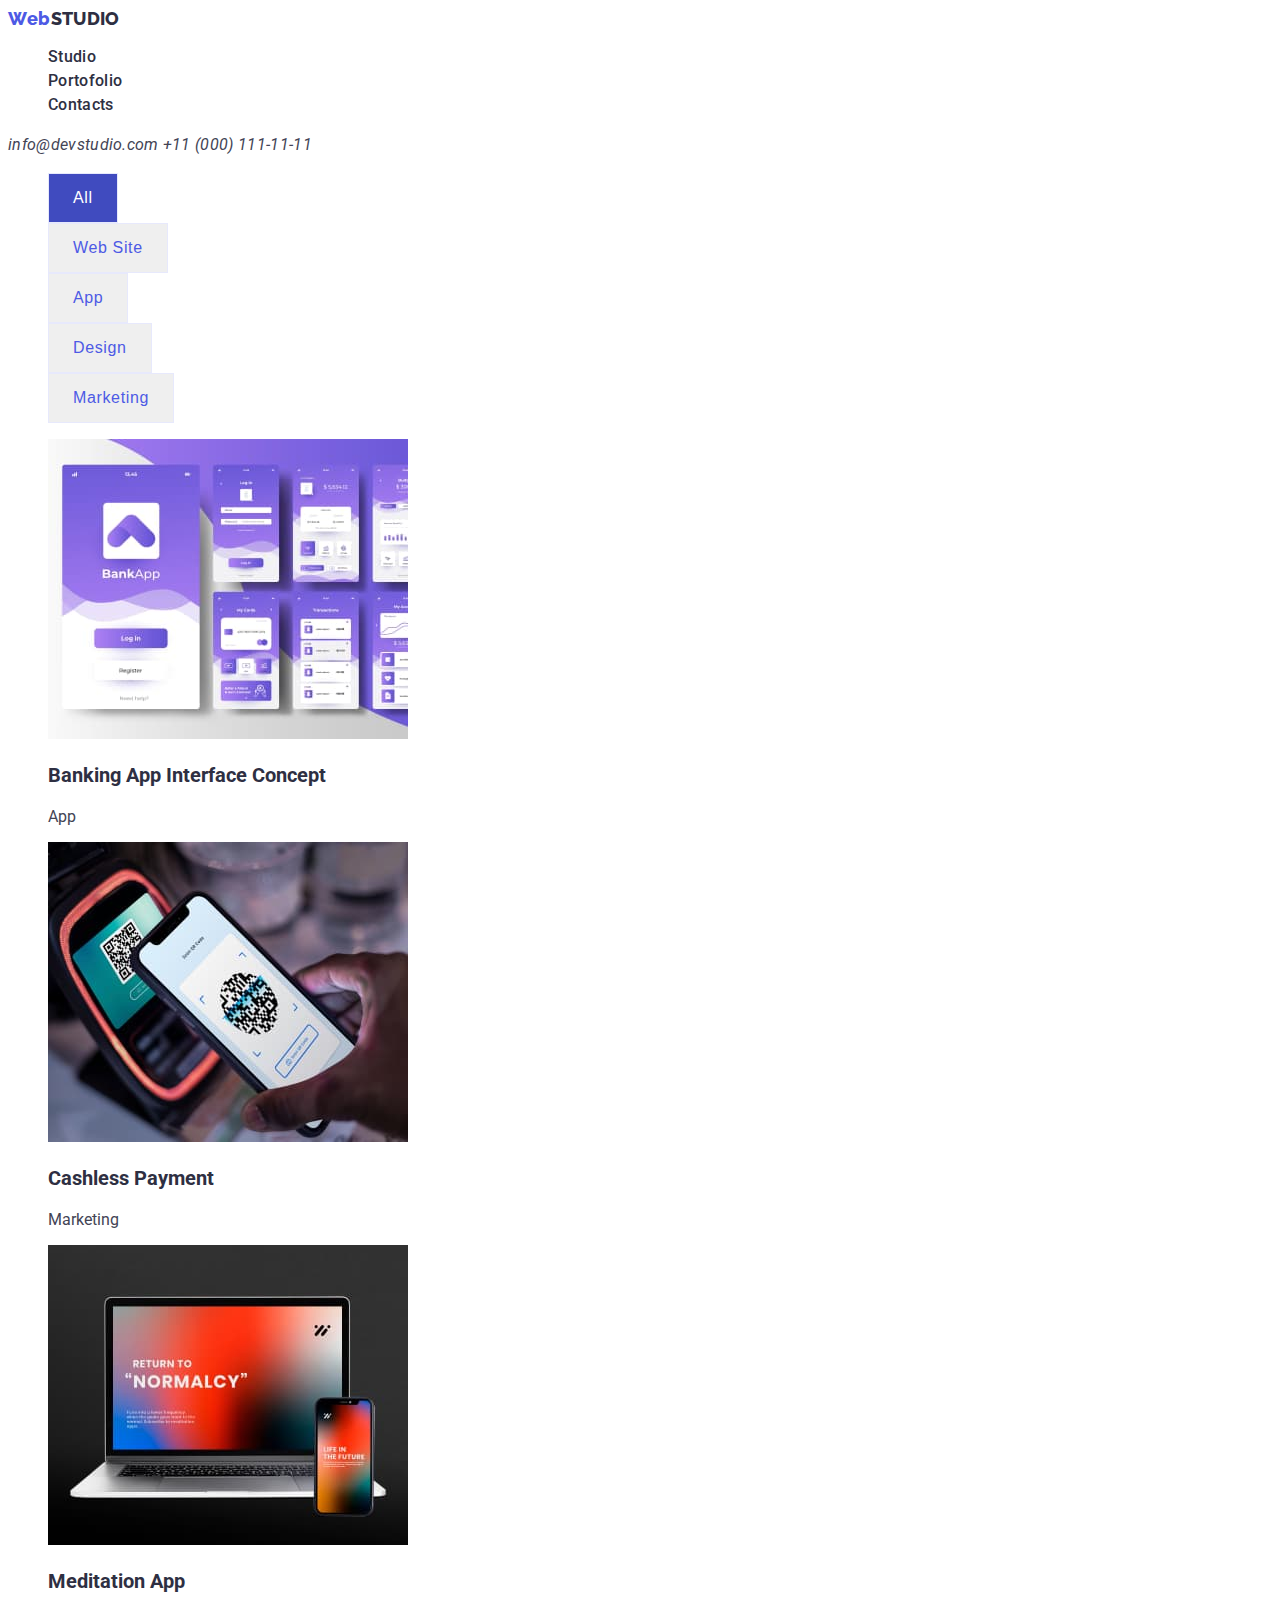
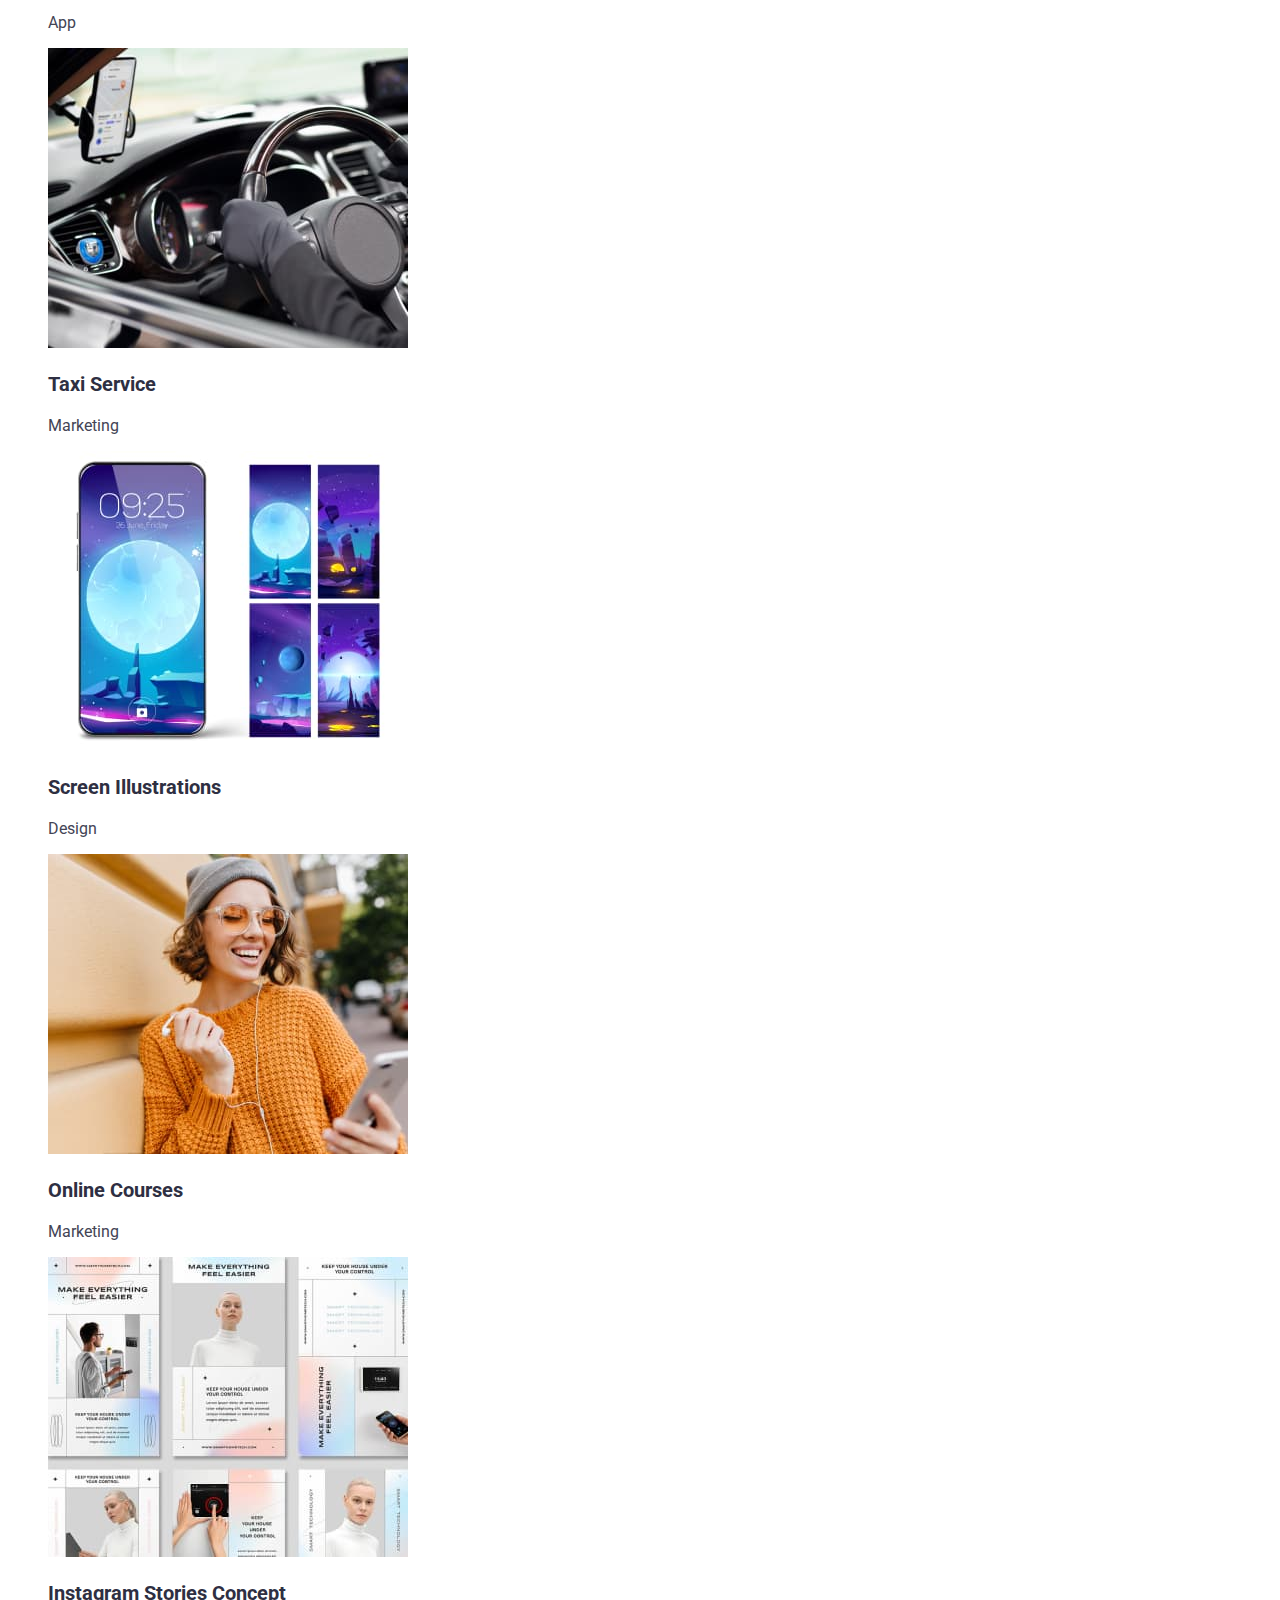
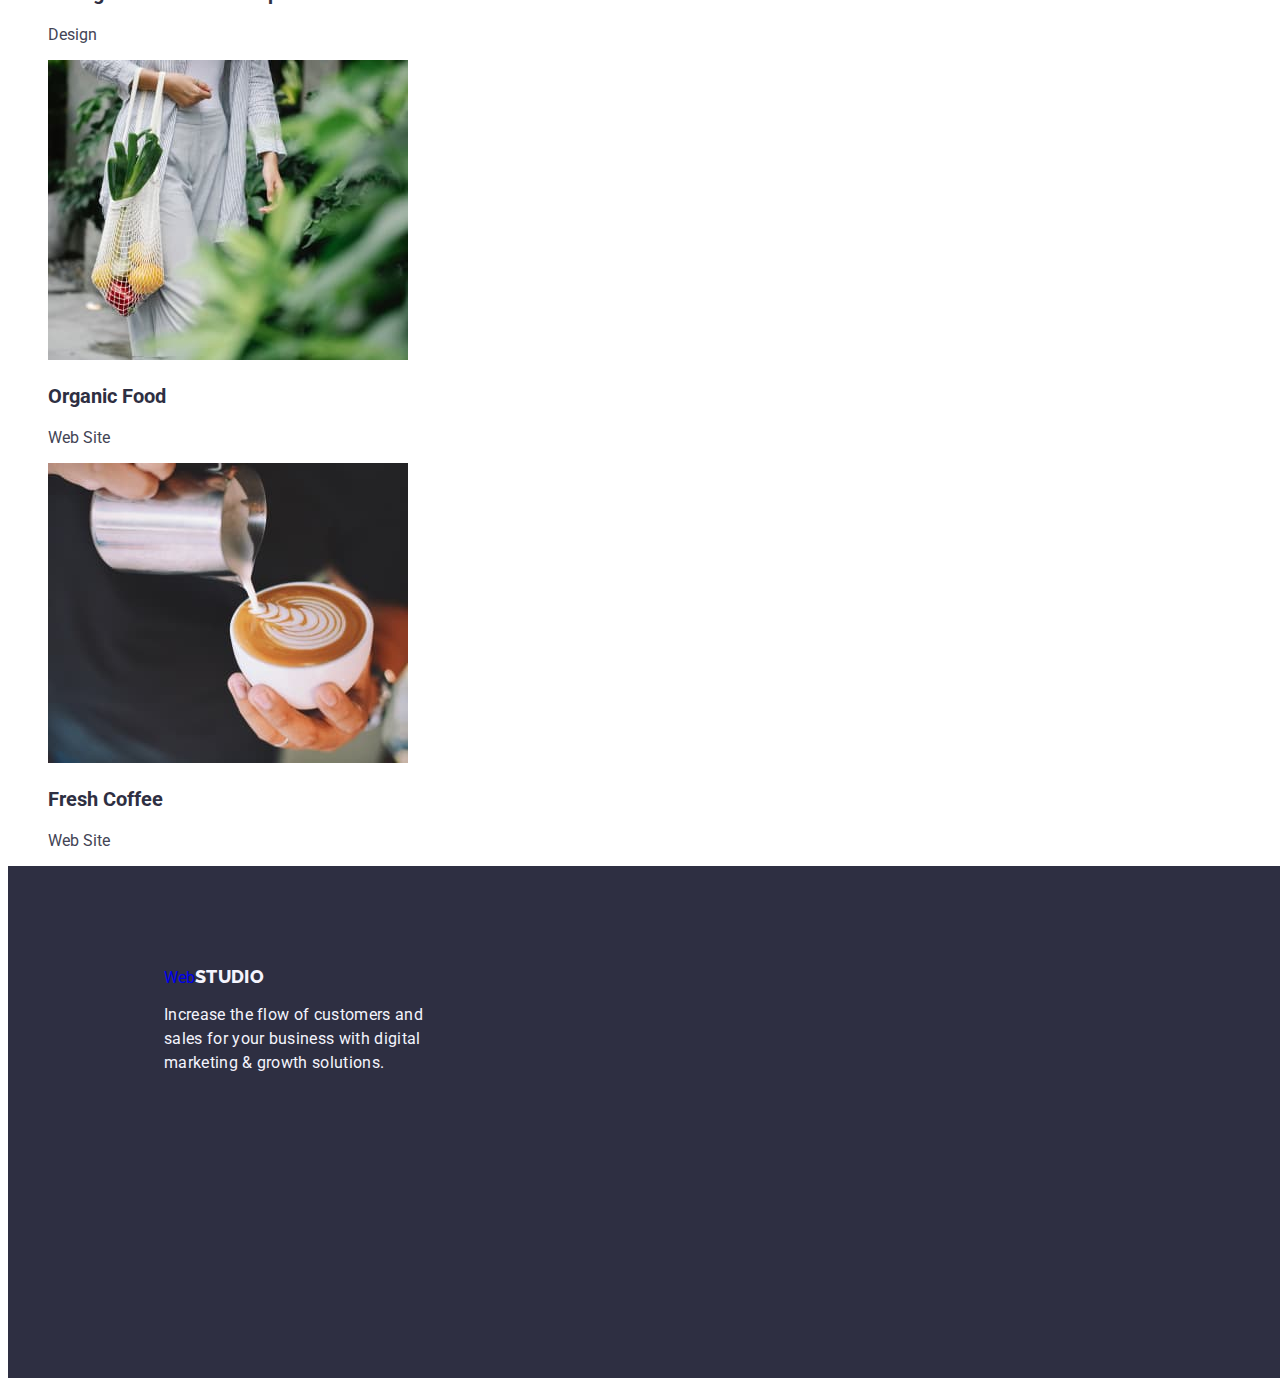
==== portofolio.html @ a9e0dee8 "Add files via upload" ====
<!DOCTYPE html>
<html lang="en">
  <head>
    <meta charset="UTF-8" />
    <meta name="viewport" content="width=device-width, initial-scale=1.0" />
    <title>Portofolio</title>
    <link rel="preconnect" href="https://fonts.googleapis.com" />
    <link rel="preconnect" href="https://fonts.gstatic.com" crossorigin />
    <link
      href="https://fonts.googleapis.com/css2?family=Raleway:wght@700&family=Roboto:ital,wght@0,100;0,300;0,400;0,500;0,700;0,900;1,100;1,300;1,400;1,500;1,700;1,900&display=swap"
      rel="stylesheet"
    />
    <link rel="stylesheet" href="./css/portofolio.css" />
  </head>
  <body>
    <header>
      <a href="index.html" class="logo">Web</a>
      <nav class="main-nav">
        <ul>
          <li>
            <a href="index.html">Studio</a>
          </li>
          <li>
            <a href="Portofolio.html">Portofolio</a>
          </li>
          <li>
            <a href="Contacts.html">Contacts</a>
          </li>
        </ul>
      </nav>
      <div>
        <address>
          <a href="mailto:info@devstudio.com">info@devstudio.com</a>
          <a href="tel:+11(000)1111111">+11 (000) 111-11-11</a>
        </address>
      </div>
    </header>
    <main>
      <!-- Filter Portofolio Section-->
      <section>
        <ul class="filter-button">
          <li><button type="button" class="first-button">All</button></li>
          <li><button type="button">Web Site</button></li>
          <li><button type="button">App</button></li>
          <li><button type="button">Design</button></li>
          <li><button type="button">Marketing</button></li>
        </ul>
      </section>
      <section>
        <ul>
          <li>
            <img
              src="./images/BankApp1.jpg"
              alt="Banking_App_Interface_Concept"
              width="360"
              height="300"
            />
            <h3>Banking App Interface Concept</h3>
            <p>App</p>
          </li>
          <li>
            <img
              src="./images/Cashless2.jpg"
              alt="Cashless_Payment"
              width="360"
              height="300"
            />
            <h3>Cashless Payment</h3>
            <p>Marketing</p>
          </li>
          <li>
            <img
              src="./images/meditationapp3.jpg"
              alt="Meditation_App"
              width="360"
              height="300"
            />
            <h3>Meditation App</h3>
            <p>App</p>
          </li>
          <li>
            <img
              src="./images/taxiservice4.jpg"
              alt="Taxi_Service"
              width="360"
              height="300"
            />
            <h3>Taxi Service</h3>
            <p>Marketing</p>
          </li>
          <li>
            <img
              src="./images/screenill5.jpg"
              alt="Screen_Illustrations"
              width="360"
              height="300"
            />
            <h3>Screen Illustrations</h3>
            <p>Design</p>
          </li>
          <li>
            <img
              src="./images/onlinecourses6.jpg"
              alt="Online_Courses"
              width="360"
              height="300"
            />
            <h3>Online Courses</h3>
            <p>Marketing</p>
          </li>
          <li>
            <img
              src="./images/instagram7.jpg"
              alt="Instagram_Stories_Concept"
              width="360"
              height="300"
            />
            <h3>Instagram Stories Concept</h3>
            <p>Design</p>
          </li>
          <li>
            <img
              src="./images/organicfood8.jpg"
              alt="Organic_Food"
              width="360"
              height="300"
            />
            <h3>Organic Food</h3>
            <p>Web Site</p>
          </li>
          <li>
            <img
              src="./images/freshcoffee9.jpg"
              alt="Fresh_Coffee"
              width="360"
              height="300"
            />
            <h3>Fresh Coffee</h3>
            <p>Web Site</p>
          </li>
        </ul>
      </section>
    </main>
    <footer class="footer-section">
      <a href="index.html" class="logo-bottom">Web</a>
      <p>
        Increase the flow of customers and<br />sales for your business with
        digital<br />
        marketing & growth solutions.
      </p>
    </footer>
  </body>
</html>
---- css/portofolio.css ----
:root {
    --brand-color: #2E2F42;
}
body {
    font-family: "Roboto", sans-serif;
}
/*nav section*/
.logo::after {
    content: "STUDIO";
    color: var(--brand-color);
    font-family: 'Raleway';
    font-size: 18px;
    font-weight: 800;
    line-height: 21px;
    letter-spacing: 0.03em;
    text-align: left;
    letter-spacing: 0.02em;
}

.logo {
    color: #4D5AE5;
    font-family: 'Raleway';
    font-size: 18px;
    font-weight: 800;
    line-height: 21px;
    letter-spacing: 0.03em;
    text-align: left;
}
ul {
    list-style-type: none;
}
a {
    text-decoration: none;
}
.main-nav a {
    font-size: 16px;
    font-weight: 500;
    line-height: 24px;
    letter-spacing: 0.02em;
    text-align: left;
    color: var(--brand-color);
    cursor: pointer;
}

a:hover {
    color: #404BBF;
    cursor: pointer;
    text-decoration: underline;
}

address a {
    font-size: 16px;
    font-weight: 400;
    line-height: 24px;
    letter-spacing: 0.02em;
    text-align: left;
    cursor: pointer;
    color: #434455;
}
/*Filter Portofolio Section*/

.first-button {
    background-color: #404BBF;
    color: #FFFFFF
}
ul button{
    font-size: 16px;
    font-weight: 500;
    line-height: 24px;
    letter-spacing: 0.04em;
    text-align: center;
    color: #4D5AE5;
    border: 1px solid #E7E9FC;
    padding-left: 24px;
    padding-right: 24px;
    padding-top: 12px;
    padding-bottom: 12px;
}
button:hover{
    cursor: pointer;
}

/*center section*/
section h3{
    font-size: 20px;
    color: var(--brand-color);
    text-align: left;
}
section p{
    font-size: 16px;
    text-align: left;
    color: #434455;
}

/*Footer section*/
.logo-bottom::after {
    content: "STUDIO";
    color: #F4F4FD;
    font-family: 'Raleway';
    font-size: 18px;
    font-weight: 800;
    line-height: 21px;
    letter-spacing: 0.03em;
    text-align: left;
    letter-spacing: 0.02em;
}

.footer-section {
    background-color: var(--brand-color);
    width: 1440px;
    height: 312px;
    padding-top: 100px;
    padding-bottom: 100px;
    padding-right: 1020px;
    padding-left: 156px;
}

.footer-section p {
    color: #F4F4FD;
    font-family: Roboto;
    font-size: 16px;
    font-weight: 400;
    line-height: 24px;
    letter-spacing: 0.02em;
    text-align: left;
}
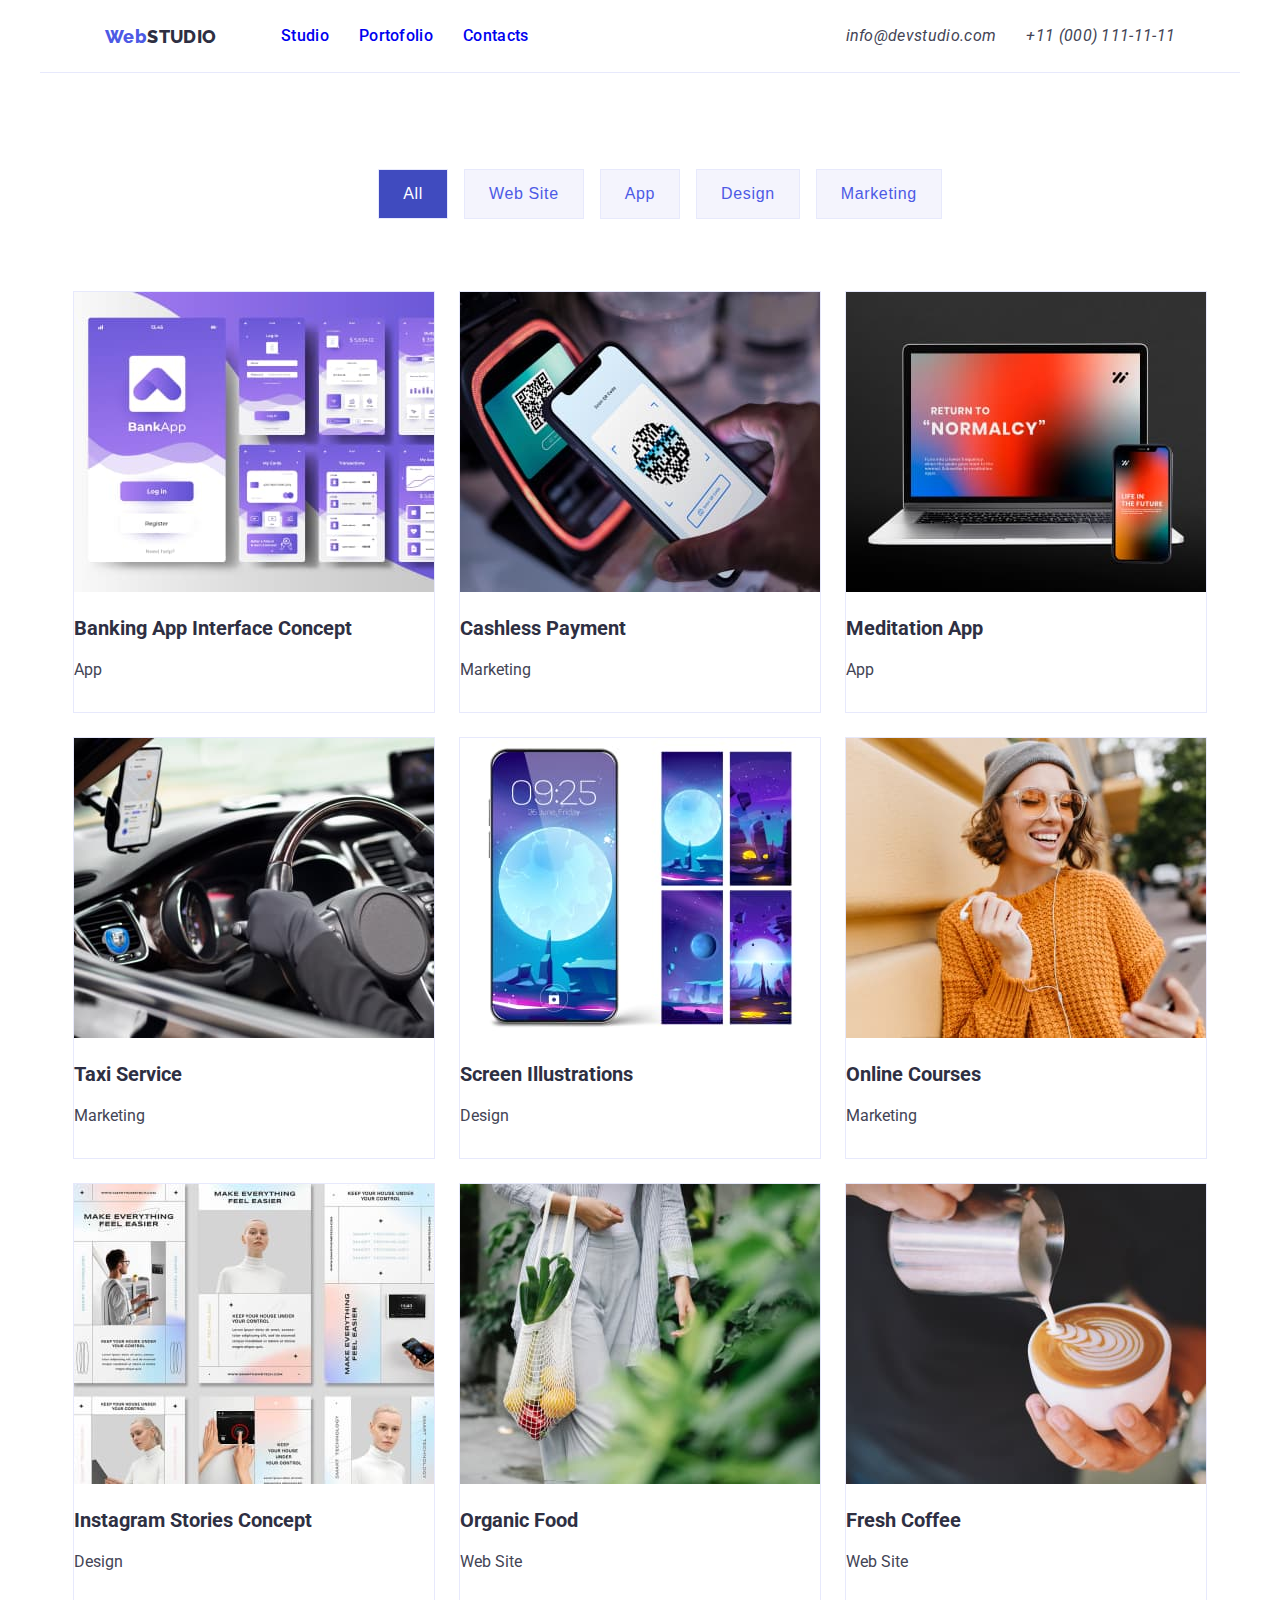
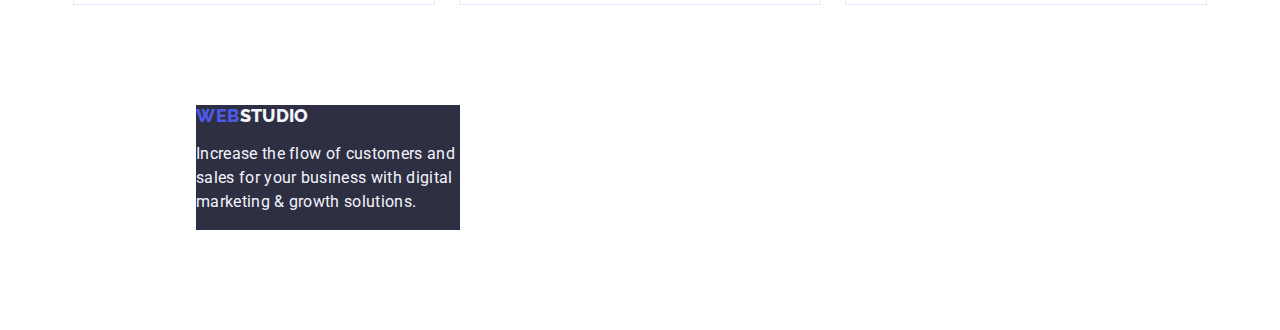
==== commit 51b90ebd: "flexbox studio si portofolio" ====
--- a/portofolio.html
+++ b/portofolio.html
@@ -14,22 +14,14 @@
   </head>
   <body>
     <header>
-      <a href="index.html" class="logo">Web</a>
-      <nav class="main-nav">
-        <ul>
-          <li>
-            <a href="index.html">Studio</a>
-          </li>
-          <li>
-            <a href="Portofolio.html">Portofolio</a>
-          </li>
-          <li>
-            <a href="Contacts.html">Contacts</a>
-          </li>
-        </ul>
-      </nav>
-      <div>
-        <address>
+      <div class="container nav-bar">
+        <a href="index.html" class="logo">Web</a>
+        <nav class="main-nav">
+          <a href="index.html">Studio</a>
+          <a href="portofolio.html">Portofolio</a>
+          <a href="contacts.html">Contacts</a>
+        </nav>
+        <address class="address-nav">
           <a href="mailto:info@devstudio.com">info@devstudio.com</a>
           <a href="tel:+11(000)1111111">+11 (000) 111-11-11</a>
         </address>
@@ -37,18 +29,18 @@
     </header>
     <main>
       <!-- Filter Portofolio Section-->
-      <section>
-        <ul class="filter-button">
+      <section class="container">
+        <ul class="filter-buttons">
           <li><button type="button" class="first-button">All</button></li>
-          <li><button type="button">Web Site</button></li>
-          <li><button type="button">App</button></li>
-          <li><button type="button">Design</button></li>
-          <li><button type="button">Marketing</button></li>
+          <li><button type="button" class="button">Web Site</button></li>
+          <li><button type="button" class="button">App</button></li>
+          <li><button type="button" class="button">Design</button></li>
+          <li><button type="button" class="button">Marketing</button></li>
         </ul>
       </section>
-      <section>
-        <ul>
-          <li>
+      <section class="container">
+        <ul class="cards">
+          <li class="card">
             <img
               src="./images/BankApp1.jpg"
               alt="Banking_App_Interface_Concept"
@@ -58,7 +50,7 @@
             <h3>Banking App Interface Concept</h3>
             <p>App</p>
           </li>
-          <li>
+          <li class="card">
             <img
               src="./images/Cashless2.jpg"
               alt="Cashless_Payment"
@@ -68,7 +60,7 @@
             <h3>Cashless Payment</h3>
             <p>Marketing</p>
           </li>
-          <li>
+          <li class="card">
             <img
               src="./images/meditationapp3.jpg"
               alt="Meditation_App"
@@ -78,7 +70,7 @@
             <h3>Meditation App</h3>
             <p>App</p>
           </li>
-          <li>
+          <li class="card">
             <img
               src="./images/taxiservice4.jpg"
               alt="Taxi_Service"
@@ -88,7 +80,7 @@
             <h3>Taxi Service</h3>
             <p>Marketing</p>
           </li>
-          <li>
+          <li class="card">
             <img
               src="./images/screenill5.jpg"
               alt="Screen_Illustrations"
@@ -98,7 +90,7 @@
             <h3>Screen Illustrations</h3>
             <p>Design</p>
           </li>
-          <li>
+          <li class="card">
             <img
               src="./images/onlinecourses6.jpg"
               alt="Online_Courses"
@@ -108,7 +100,7 @@
             <h3>Online Courses</h3>
             <p>Marketing</p>
           </li>
-          <li>
+          <li class="card">
             <img
               src="./images/instagram7.jpg"
               alt="Instagram_Stories_Concept"
@@ -118,7 +110,7 @@
             <h3>Instagram Stories Concept</h3>
             <p>Design</p>
           </li>
-          <li>
+          <li class="card">
             <img
               src="./images/organicfood8.jpg"
               alt="Organic_Food"
@@ -128,7 +120,7 @@
             <h3>Organic Food</h3>
             <p>Web Site</p>
           </li>
-          <li>
+          <li class="card">
             <img
               src="./images/freshcoffee9.jpg"
               alt="Fresh_Coffee"
@@ -141,13 +133,15 @@
         </ul>
       </section>
     </main>
-    <footer class="footer-section">
-      <a href="index.html" class="logo-bottom">Web</a>
-      <p>
-        Increase the flow of customers and<br />sales for your business with
-        digital<br />
-        marketing & growth solutions.
-      </p>
+
+    <footer class="container">
+      <div class="footer-section">
+        <a href="index.html" class="logo-bottom">Web</a>
+        <p>
+          Increase the flow of customers and sales for your business with
+          digital marketing & growth solutions.
+        </p>
+      </div>
     </footer>
   </body>
 </html>
--- a/css/portofolio.css
+++ b/css/portofolio.css
@@ -3,6 +3,7 @@
 }
 body {
     font-family: "Roboto", sans-serif;
+    margin: 0;
 }
 /*nav section*/
 .logo::after {
@@ -32,14 +33,17 @@
 a {
     text-decoration: none;
 }
-.main-nav a {
+.main-nav {
     font-size: 16px;
     font-weight: 500;
     line-height: 24px;
     letter-spacing: 0.02em;
     text-align: left;
-    color: var(--brand-color);
+    color: #2E2F42;
     cursor: pointer;
+    min-width: 500px;
+    gap: 30px;
+    display: flex;
 }
 
 a:hover {
@@ -48,14 +52,29 @@
     text-decoration: underline;
 }
 
+.nav-bar {
+    display: flex;
+    justify-content: space-evenly;
+    margin-block-start: 0;
+    min-height: 72px;
+    align-items: center;
+    border-bottom: 1px solid #e7e9fc;
+        width: 1440px;
+        height: 72px;
+}
+
 address a {
     font-size: 16px;
     font-weight: 400;
     line-height: 24px;
     letter-spacing: 0.02em;
-    text-align: left;
     cursor: pointer;
     color: #434455;
+}
+
+.address-nav {
+    display: flex;
+    gap: 30px;
 }
 /*Filter Portofolio Section*/
 
@@ -79,20 +98,57 @@
 button:hover{
     cursor: pointer;
 }
+.button {
+    background: #f4f4fd;
+}
 
-/*center section*/
-section h3{
+.filter-buttons {
+    display: flex;
+    justify-content: center;
+    gap: 1rem;
+    flex-wrap: wrap;
+    margin: 96px 271px 72px;
+}
+
+/*grid cards section*/
+
+.card h3{
     font-size: 20px;
     color: var(--brand-color);
     text-align: left;
 }
-section p{
+.card p{
     font-size: 16px;
     text-align: left;
     color: #434455;
 }
+.cards {
+    display: flex;
+    justify-content: center;
+    flex-wrap: wrap;
+    gap: 24px;
+    padding: 0;
+    /* grid-template-columns: repeat(auto-fit(minmax(200px, 300px)); */
+}
+.card {
+    border: 1px solid #e7e9fc;
+    width: 360px;
+    height: 420px;
+    flex-basis: calc((100%-72px)/3));
+}
 
 /*Footer section*/
+
+.logo-bottom {
+    font-family: "Raleway", sans-serif;
+        font-weight: 800;
+        font-size: 18px;
+        line-height: 1.16667;
+        letter-spacing: 0.03em;
+        text-transform: uppercase;
+        color: #4d5ae5;
+}
+
 .logo-bottom::after {
     content: "STUDIO";
     color: #F4F4FD;
@@ -104,17 +160,6 @@
     text-align: left;
     letter-spacing: 0.02em;
 }
-
-.footer-section {
-    background-color: var(--brand-color);
-    width: 1440px;
-    height: 312px;
-    padding-top: 100px;
-    padding-bottom: 100px;
-    padding-right: 1020px;
-    padding-left: 156px;
-}
-
 .footer-section p {
     color: #F4F4FD;
     font-family: Roboto;
@@ -123,4 +168,18 @@
     line-height: 24px;
     letter-spacing: 0.02em;
     text-align: left;
+}
+
+.footer-section {
+    background-color: var(--brand-color);
+    margin: 100px 156px 100px 156px;
+    display: flex;
+    flex-direction: column;
+    flex-wrap: wrap;
+    width: 264px;
+}
+
+.container {
+    max-width: 1200px;
+    margin: auto;
 }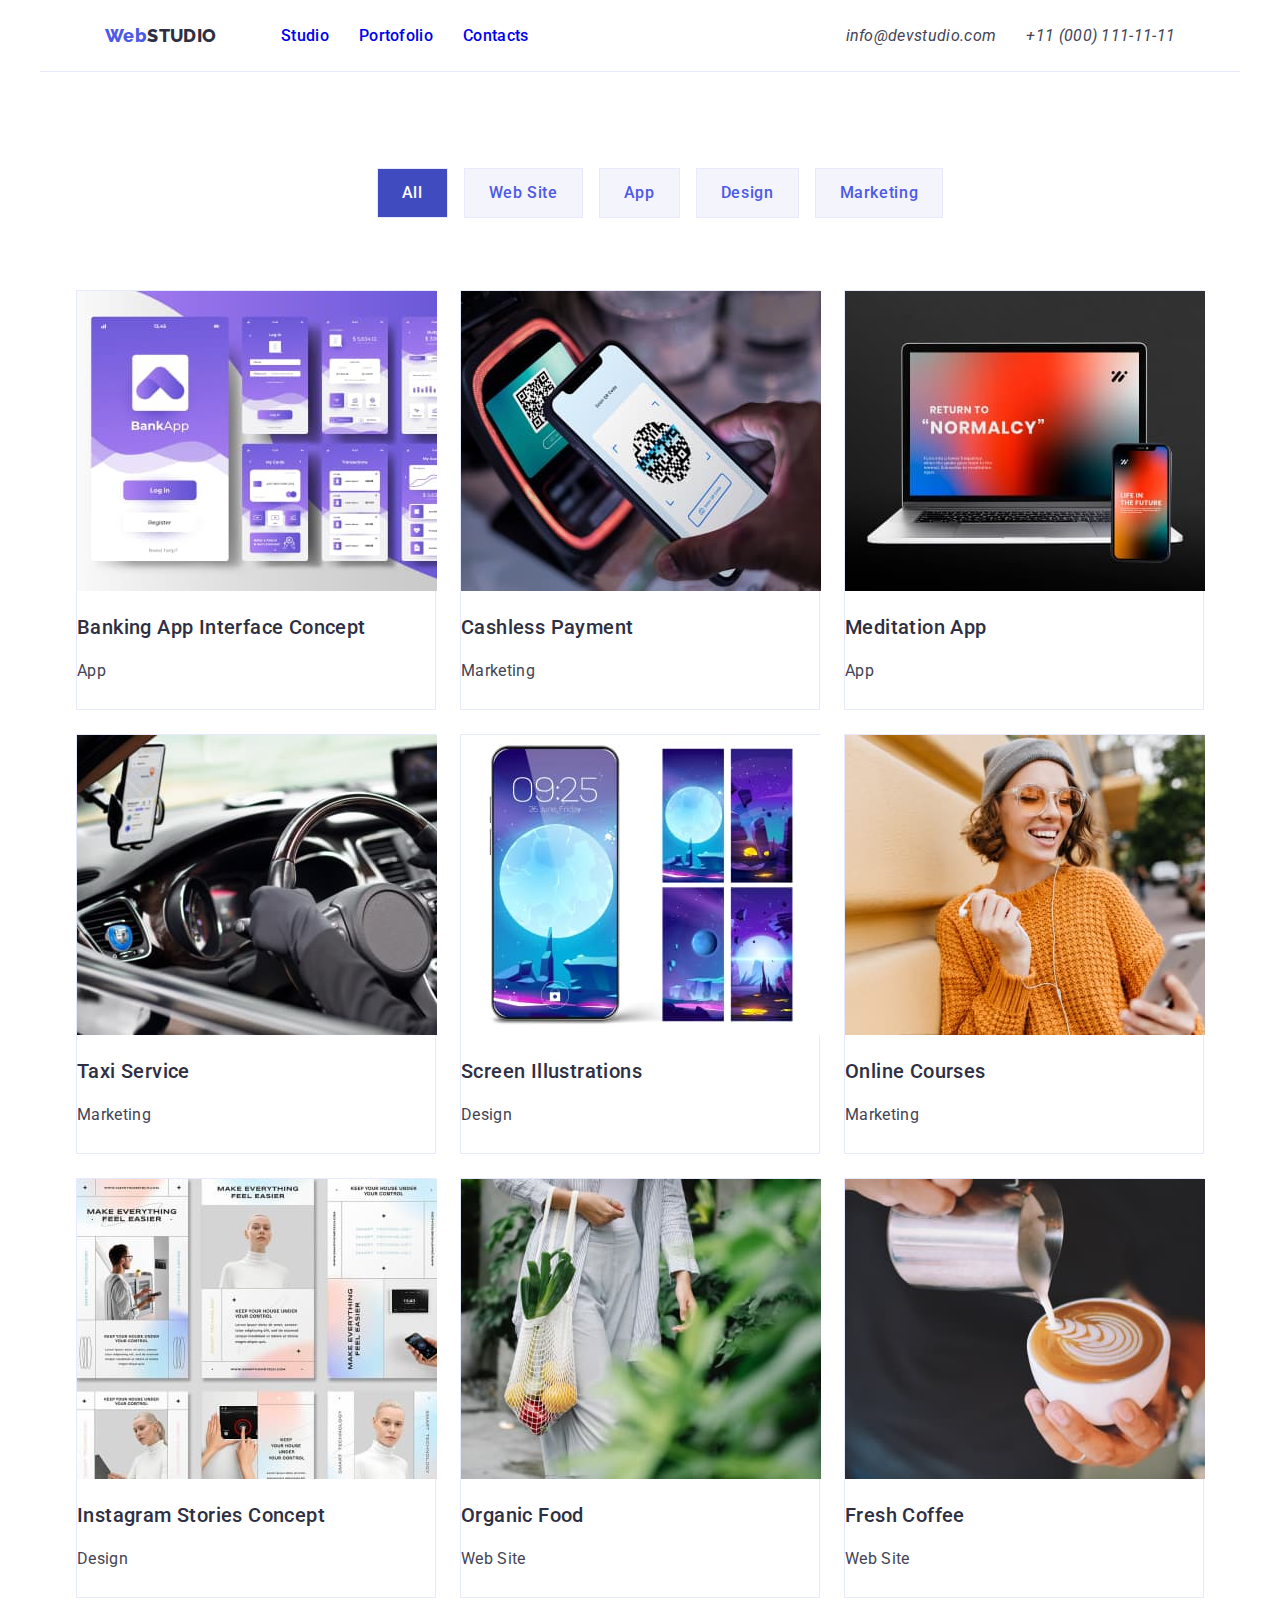
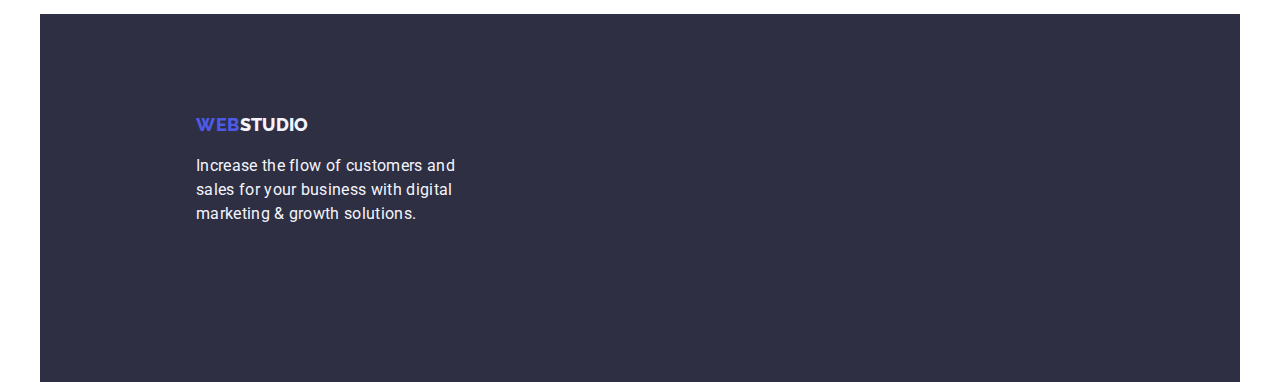
==== commit cd4152f0: "unire css-uri" ====
--- a/portofolio.html
+++ b/portofolio.html
@@ -10,7 +10,11 @@
       href="https://fonts.googleapis.com/css2?family=Raleway:wght@700&family=Roboto:ital,wght@0,100;0,300;0,400;0,500;0,700;0,900;1,100;1,300;1,400;1,500;1,700;1,900&display=swap"
       rel="stylesheet"
     />
-    <link rel="stylesheet" href="./css/portofolio.css" />
+    <link
+      rel="stylesheet"
+      href="https://cdnjs.cloudflare.com/ajax/libs/modern-normalize/1.0.0/modern-normalize.min.css"
+    />
+    <link rel="stylesheet" href="./css/studio.css" />
   </head>
   <body>
     <header>
@@ -134,14 +138,12 @@
       </section>
     </main>
 
-    <footer class="container">
-      <div class="footer-section">
-        <a href="index.html" class="logo-bottom">Web</a>
-        <p>
-          Increase the flow of customers and sales for your business with
-          digital marketing & growth solutions.
-        </p>
-      </div>
+    <footer class="container footer">
+      <a href="index.html" class="logo-bottom">Web</a>
+      <p class="footer-paragraph">
+        Increase the flow of customers and sales for your business with digital
+        marketing & growth solutions.
+      </p>
     </footer>
   </body>
 </html>
--- a/css/studio.css
+++ b/css/studio.css
@@ -0,0 +1,306 @@
+:root {
+    --brand-color: #2E2F42;
+}
+
+body {
+    font-family: "Roboto", sans-serif;
+    margin: 0;
+}
+
+/*nav section*/
+.logo::after {
+    content: "STUDIO";
+    color: var(--brand-color);
+    font-family: 'Raleway';
+    font-size: 18px;
+    font-weight: 800;
+    line-height: 21px;
+    letter-spacing: 0.03em;
+    text-align: left;
+    letter-spacing: 0.02em;
+}
+
+.logo {
+    color: #4D5AE5;
+    font-family: 'Raleway';
+    font-size: 18px;
+    font-weight: 800;
+    line-height: 21px;
+    letter-spacing: 0.03em;
+    text-align: left;
+}
+
+ul {
+    list-style-type: none;
+}
+
+a {
+    text-decoration: none;
+}
+
+.main-nav {
+    font-size: 16px;
+    font-weight: 500;
+    line-height: 24px;
+    letter-spacing: 0.02em;
+    text-align: left;
+    color: #2E2F42;
+    cursor: pointer;
+    min-width: 500px;
+    gap: 30px;
+    display: flex;
+}
+
+a:hover {
+    color: #404BBF;
+    cursor: pointer;
+    text-decoration: underline;
+}
+
+.nav-bar {
+    display: flex;
+    justify-content: space-evenly;
+    margin-block-start: 0;
+    min-height: 72px;
+    align-items: center;
+    border-bottom: 1px solid #e7e9fc;
+    width: 1440px;
+    height: 72px;
+}
+
+address a {
+    font-size: 16px;
+    font-weight: 400;
+    line-height: 24px;
+    letter-spacing: 0.02em;
+    cursor: pointer;
+    color: #434455;
+}
+
+.address-nav {
+    display: flex;
+    gap: 30px;
+}
+
+/* Hero section */
+.hero-section {
+    background-color: var(--brand-color);
+    padding: 188px 0;
+}
+.hero-title{
+    color: #FFFFFF;
+    font-size: 56px;
+    font-weight: 700;
+    line-height: 60px;
+    letter-spacing: 0.02em;
+    display: flex;
+    flex-grow: 0;
+}
+.hero-button {
+    font-size: 16px;
+    font-weight: 500;
+    line-height: 24px;
+    letter-spacing: 0.04em;
+    text-align: center;
+    background-color: #4D5AE5;
+    color: #FFFFFF;
+    border: none;
+    padding: 16px 32px;
+    margin: auto;
+    /* margin-top: 48px;
+        margin-bottom: 188px;
+        margin-left: 636px;
+        margin-right: 634px; */
+    cursor: pointer;
+    font-family: "Roboto";
+}
+.hero-button:hover{
+    background-color: #404BBF;
+}
+.container-column {
+    display: flex;
+    flex-direction: column;
+    align-items: center;
+}
+
+/* Wat we do section */
+
+.feature {
+    color: var(--brand-color);
+    display: flex;
+    justify-content: center;
+    gap: 1rem;
+    margin: 120px 156px;
+}
+.four-list > * {
+    box-shadow: 0 4px 4px 0 rgba(0, 0, 0, 0.25);
+}
+ul > h3{
+    font-size: 20px;
+}
+li > p{
+    font-size: 16px;
+    font-weight: 400;
+    line-height: 24px;
+    letter-spacing: 0.02em;
+    text-align: left;
+}
+
+/* Our team section */
+
+.images{
+    display: flex;
+    justify-content: center;
+    gap: 1rem;
+    margin: 120px 156px;
+}
+.background-team {
+    background-color: #f4f4fd;
+}
+
+h3{
+    font-family: "Roboto", sans-serif;
+        font-weight: 500;
+        font-size: 20px;
+        line-height: 1.2;
+        letter-spacing: 0.02em;
+        text-align: center;
+        color: #2e2f42;
+}
+
+.card p{
+    font-family: "Roboto", sans-serif;
+        font-weight: 400;
+        font-size: 16px;
+        line-height: 1.5;
+        letter-spacing: 0.02em;
+        text-align: center;
+        color: #434455;
+}
+
+h2 {
+    font-size: 36px;
+    font-weight: 700;
+    line-height: 40px;
+    letter-spacing: 0.02em;
+    text-align: center;
+}
+
+/* Footer section */
+
+.logo-bottom::after {
+    content: "STUDIO";
+    color: #F4F4FD;
+    font-family: 'Raleway';
+    font-size: 18px;
+    font-weight: 800;
+    line-height: 21px;
+    letter-spacing: 0.03em;
+    text-align: center;
+    letter-spacing: 0.02em;
+}
+.logo-bottom {
+    text-transform: uppercase;
+    font-family: "Raleway", sans-serif;
+    font-weight: 800;
+    font-size: 18px;
+    line-height: 1.16667;
+    letter-spacing: 0.03em;
+    text-transform: uppercase;
+    color: #4d5ae5;
+    width: 115px;
+    height: 24px;
+}
+
+.footer {
+    color: #F4F4FD;
+    font-family: Roboto;
+    font-size: 16px;
+    font-weight: 400;
+    line-height: 24px;
+    letter-spacing: 0.02em;
+    background-color: var(--brand-color);
+    text-align: left;
+    
+    display: flex;
+    flex-direction: column;
+    flex-wrap: wrap;
+    padding: 100px 1020px 100px 156px;
+}
+.footer-paragraph {
+    width: 264px;
+    height: 112px;
+}
+.container {
+    max-width: 1200px;
+    margin: auto;
+}
+
+/* Portofolio */
+
+/*Filter Portofolio Section*/
+
+.first-button {
+    background-color: #404BBF;
+    color: #FFFFFF
+}
+
+ul button {
+    font-size: 16px;
+    font-weight: 500;
+    line-height: 24px;
+    letter-spacing: 0.04em;
+    text-align: center;
+    color: #4D5AE5;
+    border: 1px solid #E7E9FC;
+    padding-left: 24px;
+    padding-right: 24px;
+    padding-top: 12px;
+    padding-bottom: 12px;
+}
+
+button:hover {
+    cursor: pointer;
+}
+
+.button {
+    background: #f4f4fd;
+}
+
+.filter-buttons {
+    display: flex;
+    justify-content: center;
+    gap: 1rem;
+    flex-wrap: wrap;
+    margin: 96px 271px 72px;
+}
+
+/*grid cards section*/
+
+.card h3 {
+    font-size: 20px;
+    color: var(--brand-color);
+    text-align: left;
+}
+
+.card p {
+    font-size: 16px;
+    text-align: left;
+    color: #434455;
+}
+
+.cards {
+    display: flex;
+    justify-content: center;
+    flex-wrap: wrap;
+    gap: 24px;
+    padding: 0;
+    /* grid-template-columns: repeat(auto-fit(minmax(200px, 300px)); */
+}
+
+.card {
+    border: 1px solid #e7e9fc;
+    width: 360px;
+    height: 420px;
+    /* flex-basis: calc((100%-72px)/3)); */
+}
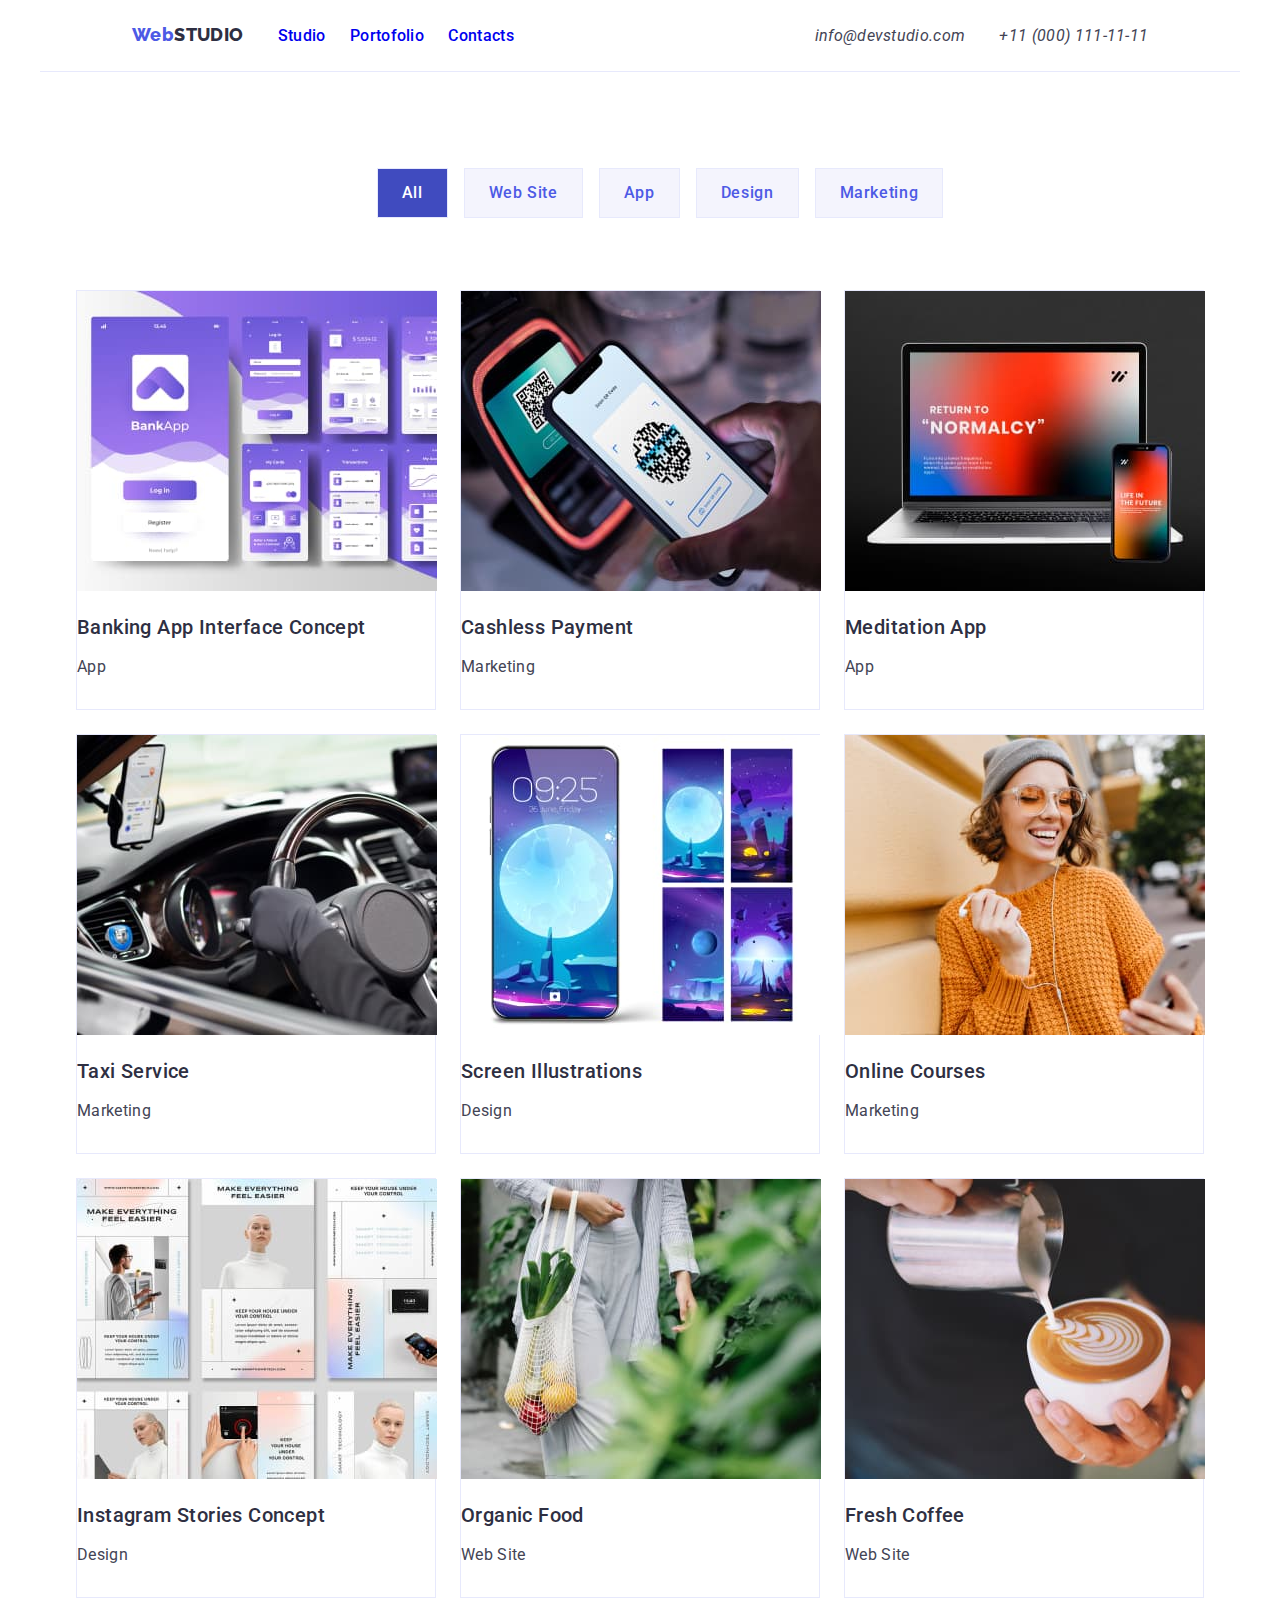
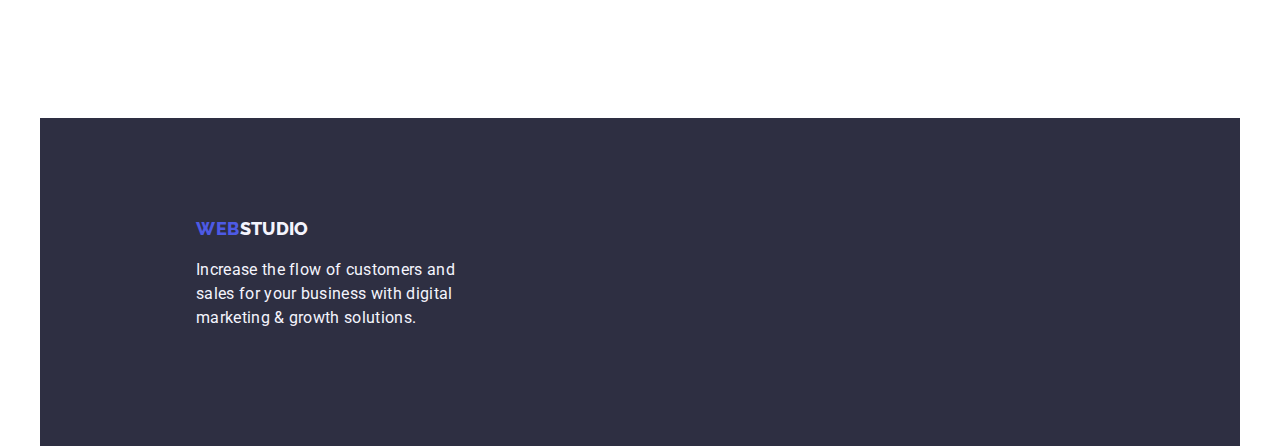
==== commit b094ebc7: "revizuire si unire file de stil" ====
--- a/portofolio.html
+++ b/portofolio.html
@@ -17,19 +17,17 @@
     <link rel="stylesheet" href="./css/studio.css" />
   </head>
   <body>
-    <header>
-      <div class="container nav-bar">
+    <header class="nav-bar container">
+      <nav class="main-nav">
         <a href="index.html" class="logo">Web</a>
-        <nav class="main-nav">
-          <a href="index.html">Studio</a>
-          <a href="portofolio.html">Portofolio</a>
-          <a href="contacts.html">Contacts</a>
-        </nav>
-        <address class="address-nav">
-          <a href="mailto:info@devstudio.com">info@devstudio.com</a>
-          <a href="tel:+11(000)1111111">+11 (000) 111-11-11</a>
-        </address>
-      </div>
+        <a href="index.html">Studio</a>
+        <a href="portofolio.html">Portofolio</a>
+        <a href="contacts.html">Contacts</a>
+      </nav>
+      <address>
+        <a href="mailto:info@devstudio.com" class="mail">info@devstudio.com</a>
+        <a href="tel:+11(000)1111111">+11 (000) 111-11-11</a>
+      </address>
     </header>
     <main>
       <!-- Filter Portofolio Section-->
--- a/css/studio.css
+++ b/css/studio.css
@@ -6,8 +6,17 @@
     font-family: "Roboto", sans-serif;
     margin: 0;
 }
-
-/*nav section*/
+ul {
+    list-style-type: none;
+}
+a {
+    text-decoration: none;
+}
+.container {
+    max-width: 1200px;
+    margin: 0 auto;
+}
+/*Header section navigate*/
 .logo::after {
     content: "STUDIO";
     color: var(--brand-color);
@@ -18,8 +27,8 @@
     letter-spacing: 0.03em;
     text-align: left;
     letter-spacing: 0.02em;
-}
-
+    margin-right: 10px;
+}
 .logo {
     color: #4D5AE5;
     font-family: 'Raleway';
@@ -28,46 +37,36 @@
     line-height: 21px;
     letter-spacing: 0.03em;
     text-align: left;
-}
-
-ul {
-    list-style-type: none;
-}
-
-a {
-    text-decoration: none;
-}
-
-.main-nav {
-    font-size: 16px;
-    font-weight: 500;
-    line-height: 24px;
-    letter-spacing: 0.02em;
-    text-align: left;
-    color: #2E2F42;
-    cursor: pointer;
-    min-width: 500px;
-    gap: 30px;
-    display: flex;
-}
-
-a:hover {
-    color: #404BBF;
-    cursor: pointer;
-    text-decoration: underline;
-}
-
+    margin-top: 2px;
+}
 .nav-bar {
     display: flex;
-    justify-content: space-evenly;
+    justify-content: space-around;
     margin-block-start: 0;
     min-height: 72px;
     align-items: center;
     border-bottom: 1px solid #e7e9fc;
-    width: 1440px;
+    /* width: 1440px; */
     height: 72px;
 }
-
+.main-nav {
+    font-size: 16px;
+    font-weight: 500;
+    line-height: 24px;
+    letter-spacing: 0.02em;
+    text-align: left;
+    color: #2E2F42;
+    cursor: pointer;
+    min-width: 500px;
+}
+.main-nav a {
+    margin-right: 20px;
+}
+a:hover {
+    color: #404BBF;
+    cursor: pointer;
+    text-decoration: underline;
+}
 address a {
     font-size: 16px;
     font-weight: 400;
@@ -76,16 +75,22 @@
     cursor: pointer;
     color: #434455;
 }
-
-.address-nav {
-    display: flex;
-    gap: 30px;
+.mail {
+    margin-right: 30px;
 }
 
 /* Hero section */
 .hero-section {
     background-color: var(--brand-color);
     padding: 188px 0;
+    min-width: 1440px;
+    height: 600px;
+    box-shadow: 0 4px 4px 0 rgba(0, 0, 0, 0.25);
+}
+.container-column {
+    display: flex;
+    flex-direction: column;
+    align-items: center;
 }
 .hero-title{
     color: #FFFFFF;
@@ -93,8 +98,8 @@
     font-weight: 700;
     line-height: 60px;
     letter-spacing: 0.02em;
-    display: flex;
-    flex-grow: 0;
+    max-width: 496px;
+    text-align: center;
 }
 .hero-button {
     font-size: 16px;
@@ -102,73 +107,85 @@
     line-height: 24px;
     letter-spacing: 0.04em;
     text-align: center;
-    background-color: #4D5AE5;
     color: #FFFFFF;
-    border: none;
+    border-radius: 4px;
+    box-shadow: 0 4px 4px 0 rgba(0, 0, 0, 0.15);
     padding: 16px 32px;
-    margin: auto;
-    /* margin-top: 48px;
-        margin-bottom: 188px;
-        margin-left: 636px;
-        margin-right: 634px; */
-    cursor: pointer;
-    font-family: "Roboto";
+    margin-top: 48px;
+    cursor: pointer;
+    background: #4d5ae5;
 }
 .hero-button:hover{
     background-color: #404BBF;
 }
-.container-column {
-    display: flex;
-    flex-direction: column;
-    align-items: center;
-}
-
-/* Wat we do section */
-
+
+/* Feature section */
 .feature {
     color: var(--brand-color);
     display: flex;
     justify-content: center;
     gap: 1rem;
-    margin: 120px 156px;
-}
-.four-list > * {
-    box-shadow: 0 4px 4px 0 rgba(0, 0, 0, 0.25);
-}
-ul > h3{
+    margin: 120px 0;
+}
+.shadow-item {
+    text-shadow: 0 4px 4px 0 rgba(0, 0, 0, 0.25);
+}
+li > h3{
+    text-align: left;
+    margin-bottom: 5px;
+}
+li > p{
+    font-size: 16px;
+    font-weight: 400;
+    line-height: 24px;
+    letter-spacing: 0.02em;
+    text-align: left;
+}
+h3 {
+    font-family: "Roboto", sans-serif;
+    font-weight: 500;
     font-size: 20px;
-}
-li > p{
-    font-size: 16px;
-    font-weight: 400;
-    line-height: 24px;
-    letter-spacing: 0.02em;
-    text-align: left;
+    line-height: 1.2;
+    letter-spacing: 0.02em;
+    text-align: center;
+    color: #2e2f42;
+}
+
+/* What are we doing section */
+.images {
+    display: flex;
+    justify-content: center;
+    gap: 1rem;
+    margin: 120px;
+}
+h2 {
+    font-size: 36px;
+    font-weight: 700;
+    line-height: 40px;
+    letter-spacing: 0.02em;
+    text-align: center;
 }
 
 /* Our team section */
-
-.images{
-    display: flex;
-    justify-content: center;
-    gap: 1rem;
-    margin: 120px 156px;
-}
 .background-team {
     background-color: #f4f4fd;
-}
-
-h3{
-    font-family: "Roboto", sans-serif;
-        font-weight: 500;
-        font-size: 20px;
-        line-height: 1.2;
-        letter-spacing: 0.02em;
-        text-align: center;
-        color: #2e2f42;
-}
-
-.card p{
+    padding: 120px;
+}
+.cards-team {
+    display: flex;
+    justify-content: center;
+    gap: 1rem;
+}
+.card-team{
+    box-shadow: 0 2px 1px 0 rgba(46, 47, 66, 0.08), 0 1px 1px 0 rgba(46, 47, 66, 0.16), 0 1px 6px 0 rgba(46, 47, 66, 0.08);
+    background: #fff;
+    border-radius: 0 0 4px 4px;
+        padding: 0px 0px 32px 0px;
+        width: 264px;
+        height: 380px;
+        gap: 24px;
+}
+.card-team p{
     font-family: "Roboto", sans-serif;
         font-weight: 400;
         font-size: 16px;
@@ -177,17 +194,16 @@
         text-align: center;
         color: #434455;
 }
-
-h2 {
-    font-size: 36px;
-    font-weight: 700;
-    line-height: 40px;
-    letter-spacing: 0.02em;
-    text-align: center;
+.card.team h3{
+    text-align: center;
+}
+.card-team img{
+    margin-bottom: 32px;
+    width: 264px;
+    height: 260px;
 }
 
 /* Footer section */
-
 .logo-bottom::after {
     content: "STUDIO";
     color: #F4F4FD;
@@ -208,8 +224,6 @@
     letter-spacing: 0.03em;
     text-transform: uppercase;
     color: #4d5ae5;
-    width: 115px;
-    height: 24px;
 }
 
 .footer {
@@ -221,20 +235,13 @@
     letter-spacing: 0.02em;
     background-color: var(--brand-color);
     text-align: left;
-    
-    display: flex;
-    flex-direction: column;
-    flex-wrap: wrap;
     padding: 100px 1020px 100px 156px;
 }
 .footer-paragraph {
     width: 264px;
-    height: 112px;
-}
-.container {
-    max-width: 1200px;
-    margin: auto;
-}
+    margin-top: 16px;
+}
+
 
 /* Portofolio */
 
@@ -244,7 +251,6 @@
     background-color: #404BBF;
     color: #FFFFFF
 }
-
 ul button {
     font-size: 16px;
     font-weight: 500;
@@ -258,15 +264,12 @@
     padding-top: 12px;
     padding-bottom: 12px;
 }
-
 button:hover {
     cursor: pointer;
 }
-
 .button {
     background: #f4f4fd;
 }
-
 .filter-buttons {
     display: flex;
     justify-content: center;
@@ -274,27 +277,24 @@
     flex-wrap: wrap;
     margin: 96px 271px 72px;
 }
-
-/*grid cards section*/
-
+/*Grid cards section*/
 .card h3 {
     font-size: 20px;
     color: var(--brand-color);
     text-align: left;
 }
-
 .card p {
     font-size: 16px;
     text-align: left;
     color: #434455;
 }
-
 .cards {
     display: flex;
     justify-content: center;
     flex-wrap: wrap;
     gap: 24px;
     padding: 0;
+    margin-bottom: 120px;
     /* grid-template-columns: repeat(auto-fit(minmax(200px, 300px)); */
 }
 
